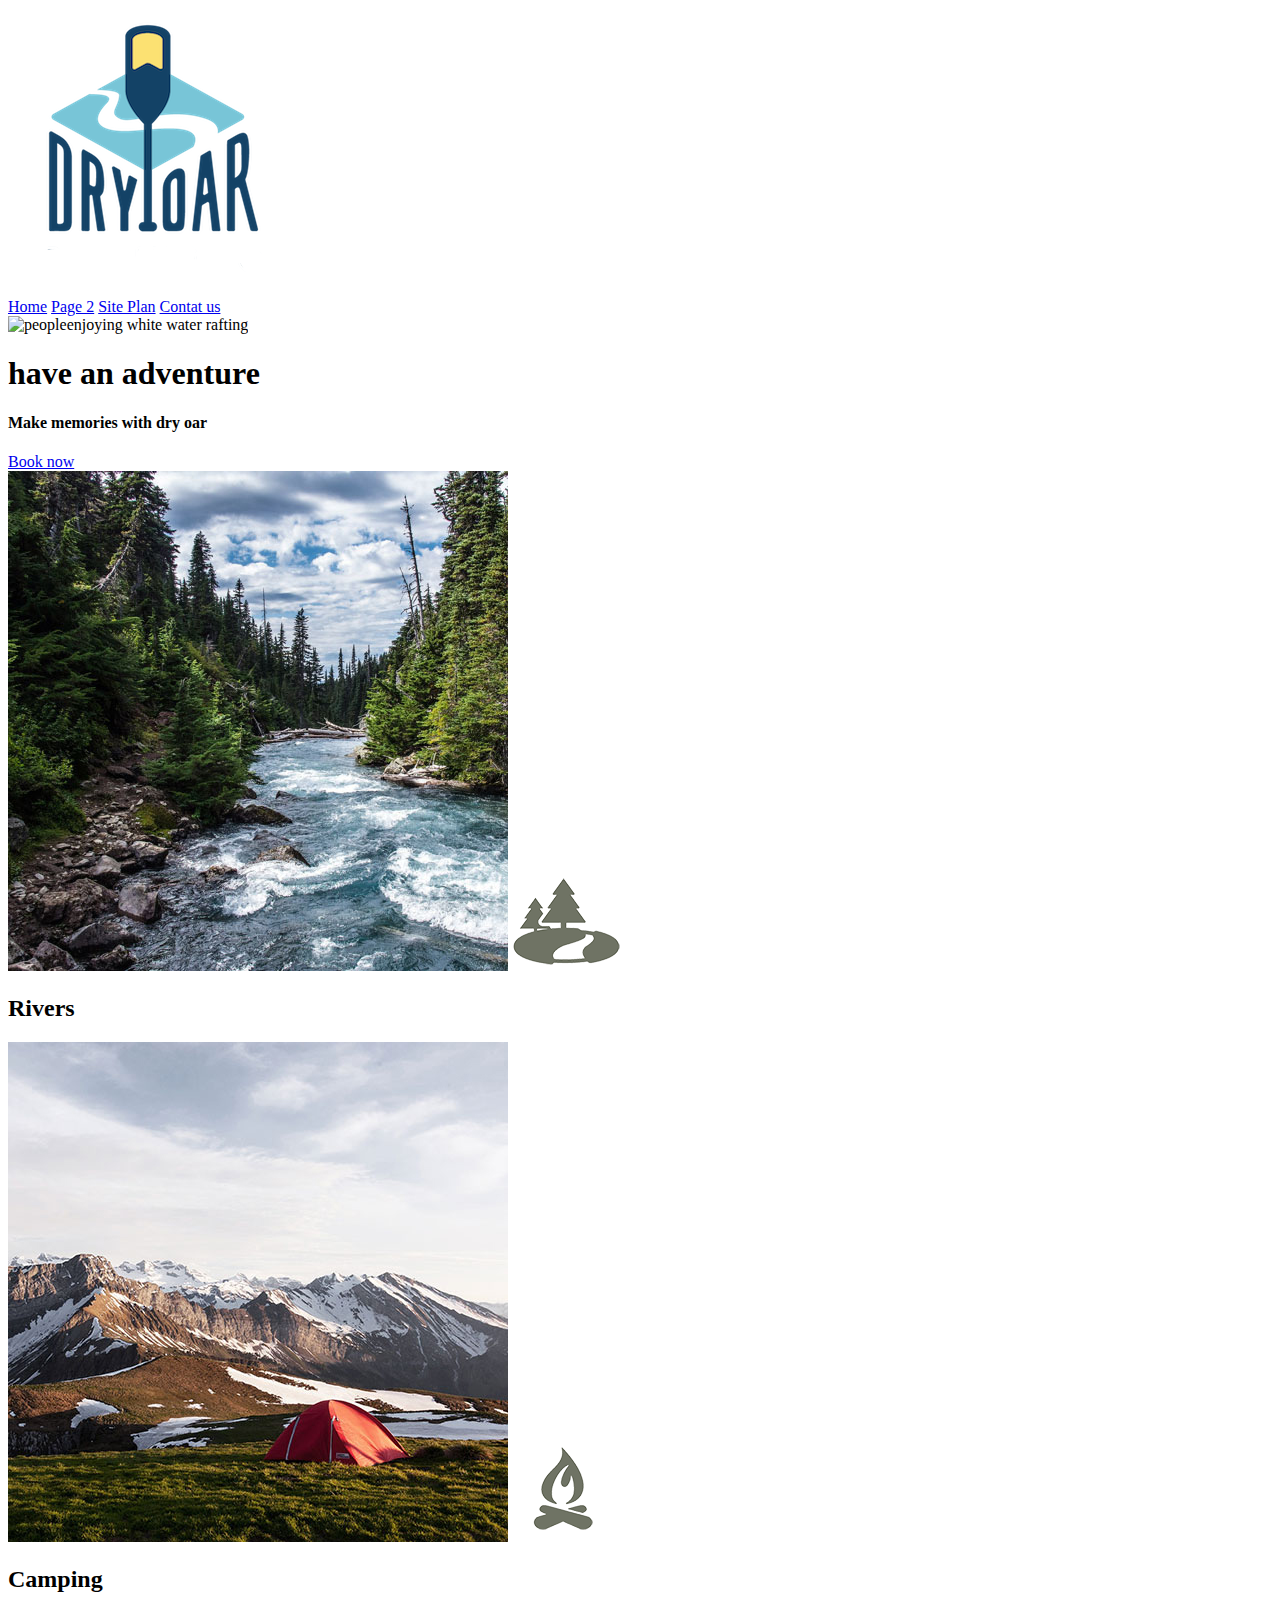
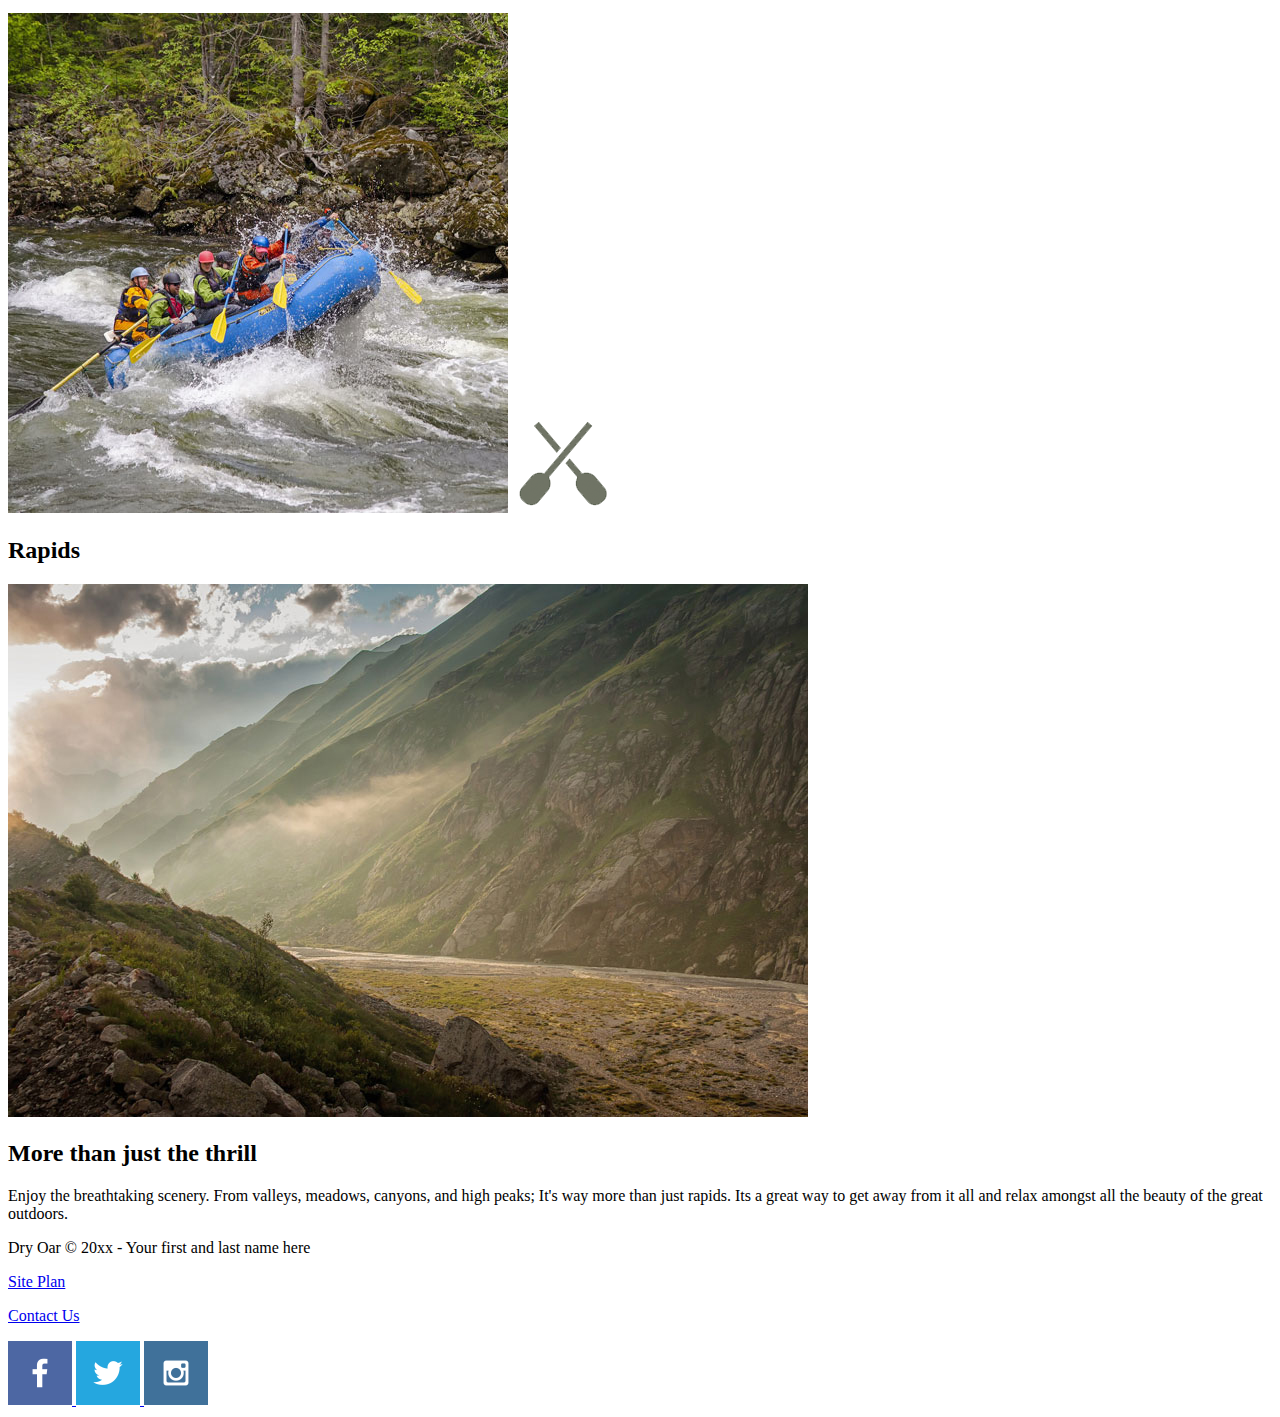
==== wwr/Index.html @ 833152d8 "Html for the home page" ====
<!DOCTYPE html>
<html lang="en">
<head>
    <meta charset="UTF-8">
    <meta http-equiv="X-UA-Compaible" content="IE=edge"
    <meta name="viewport" content="width=device-width, initial-scale=1.0">
    <title>White Water Rafting | Dry Oar | Home</title>
</head>
<body>
    <header>
        <a id="logo_link" href="index.html">
            <img src="./images/logo.png" alt="Logo image">
        </a>
        <nav>
            <a href="Index.html">Home</a>
            <a href="#">Page 2</a>
            <a href="Site-Plan-Rafting.html">Site Plan</a>
            <a href="Contactus.html">Contat us</a>
        </nav>
    </header>
    <div id="hero">
        <div id="hero-box">
            <img id="hero-img" src="Images/hero.png" alt="peopleenjoying white water rafting">
        </div>
        <section id="hero-msg">
            <h1 class="home-title">have an adventure</h1>
            <h4>Make memories with dry oar</h4>
            <div class='button-box'>
                <a class='book' href="contactus.html"> Book now</a>
            </div>
        </section>
        </div>
        <main class="home-grid">
            <section class="rivers-card">
                <img class="card-img" src="images/rivers.jpg" alt="river in the forest">
                <img class="icon" src="images/river_icon.png" alt="river icon">
                <h2>Rivers</h2>
                <section>
                    <section class="camping-card">
                        <img class="card-img" src="images/camping.jpg" alt="tent in mountains">
                        <img class="icon" src="images/fire_icon.png" alt="fire icon">
                        <h2>Camping</h2>
                    </section>
                 </section>
                 <section class="Rapids-card">
                    <img class="card-img" src="images/rapids.jpg" alt="rafting boat">
                    <img class="icon" src="images/oars.png" alt="oars icon">
                    <h2>Rapids</h2>
                 </section>
                 <img class="mountains" src="images/mountains.jpg" alt="misty mountains">
                 <section class="msg">
                    <h2>More than just the thrill</h2>
                    <p>Enjoy the breathtaking scenery. From valleys, meadows, canyons, and high peaks; It's way more than just rapids. Its a great way to get away from it all and relax amongst all the beauty of the great outdoors.</p>
                 </section>
               </section>
        </main>
        <footer>
            <p>Dry Oar &copy; 20xx - Your first and last name here</p>
            <p><a href="site-plan-rafting.html">Site Plan</a></p>
            <p><a href="contactus.html">Contact Us</a></p>
            <div class="social">
                <a href="https://facebook.com">
                    <img src="images/facebook.png" alt="fb icon">
                </a>
                <a href="https://twitter.com">
                    <img src="images/twitter.png" alt="twitter icon">
                </a>
                <a href="https://instagram.com">
                    <img src="images/instagram.png" alt="instagram icon">
                </a>
        </div>
        </footer>
    </body>
</html>
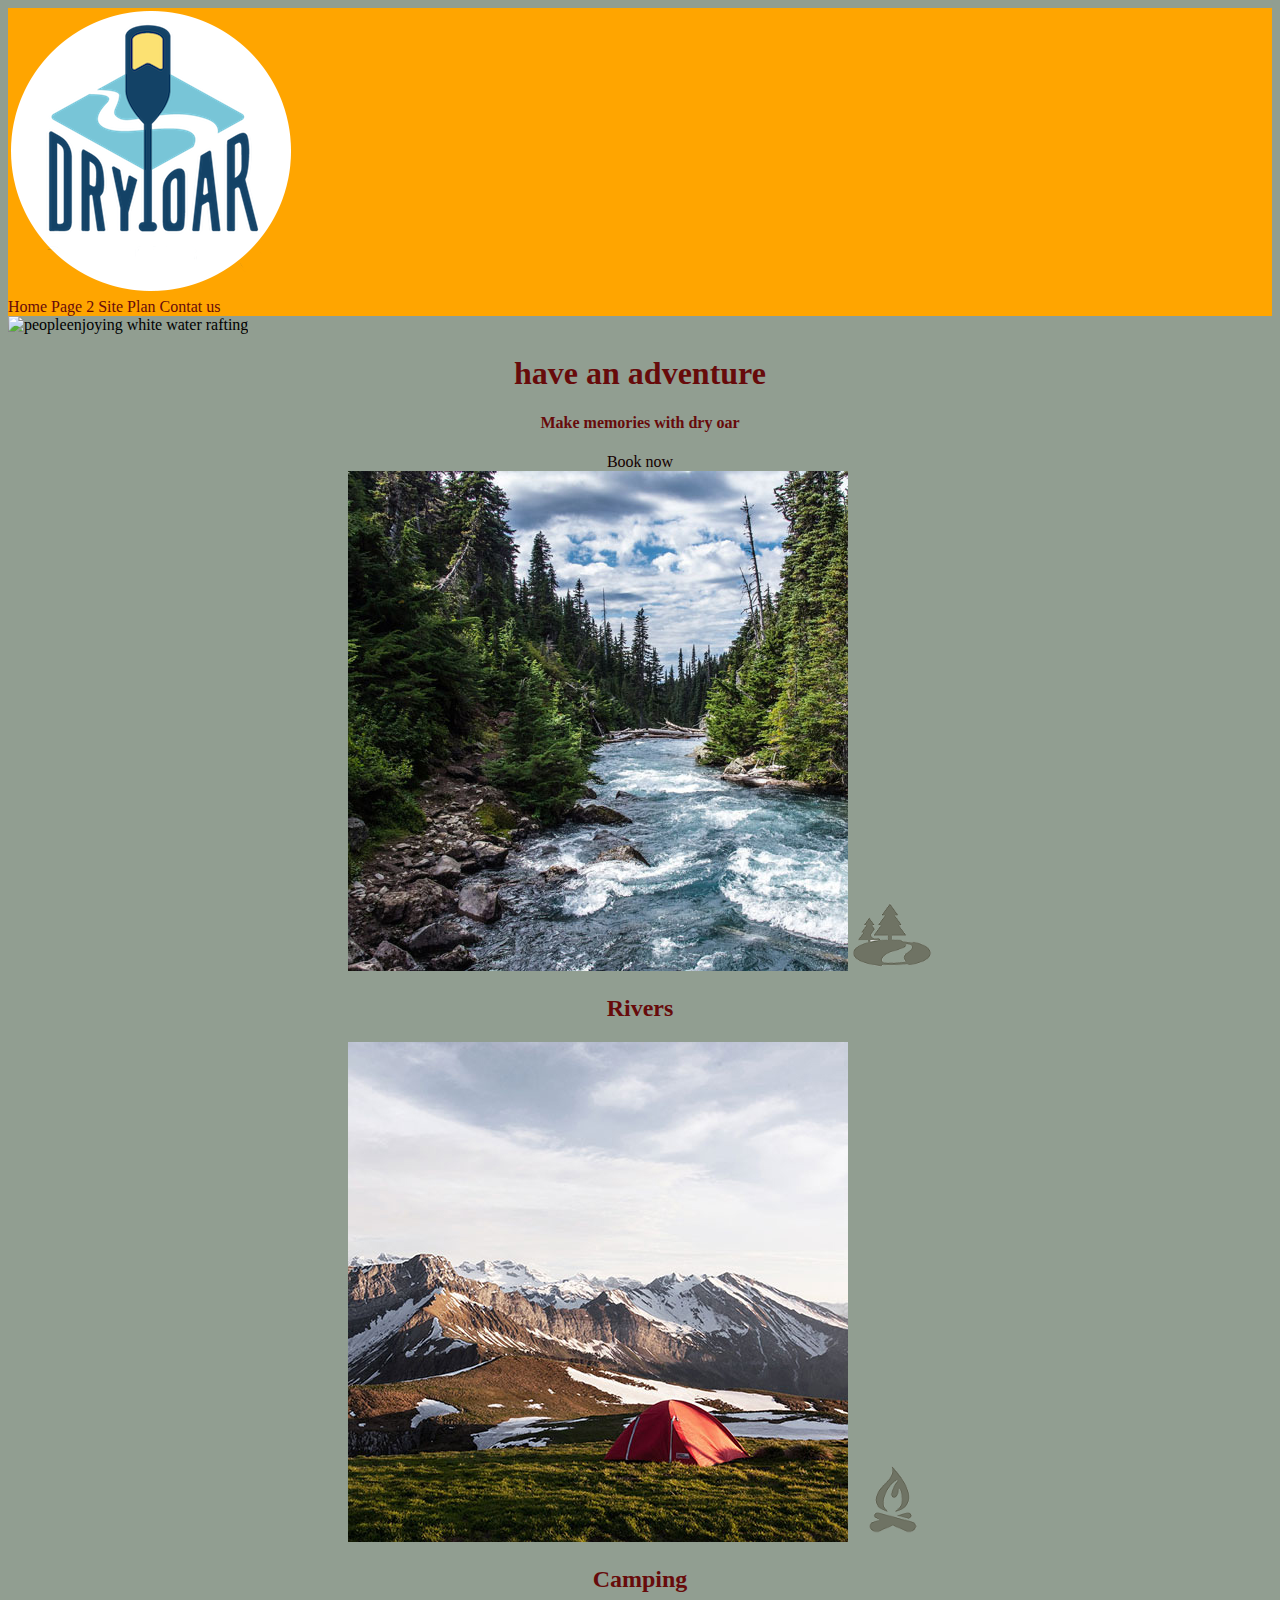
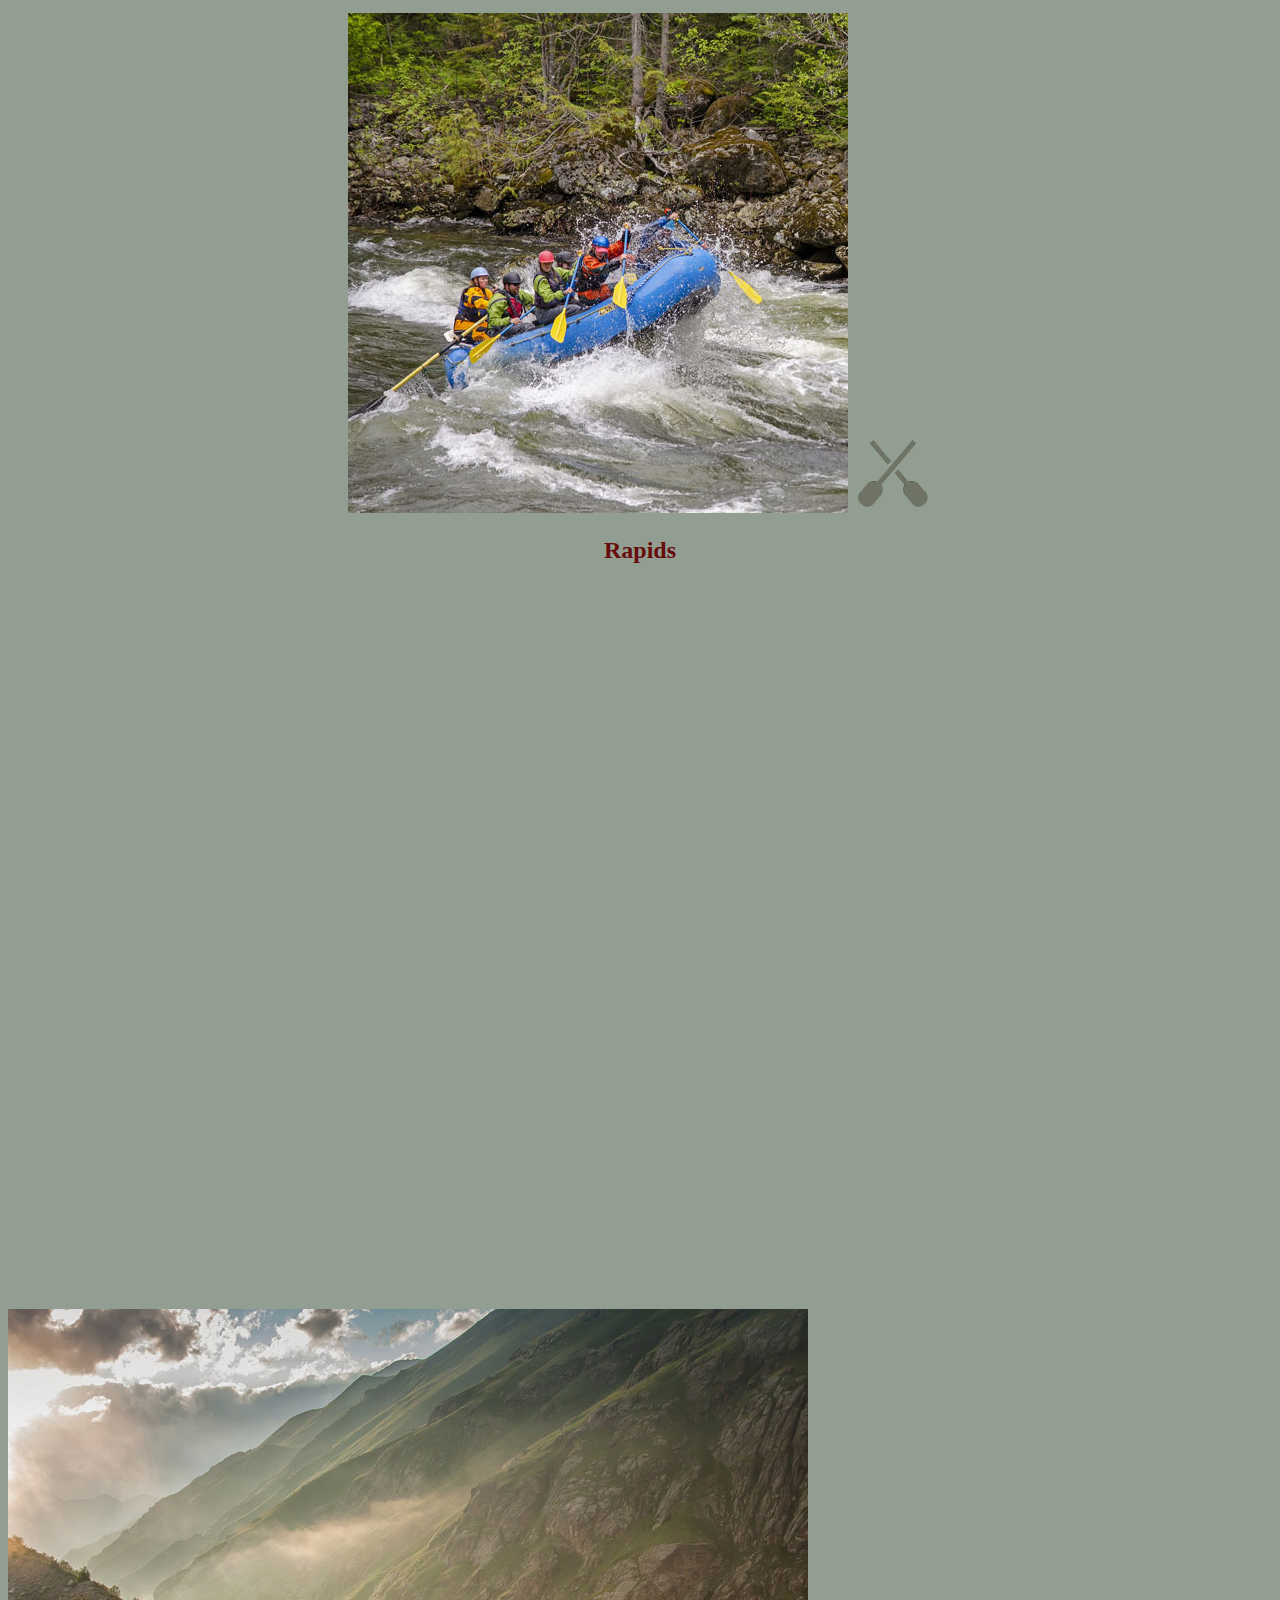
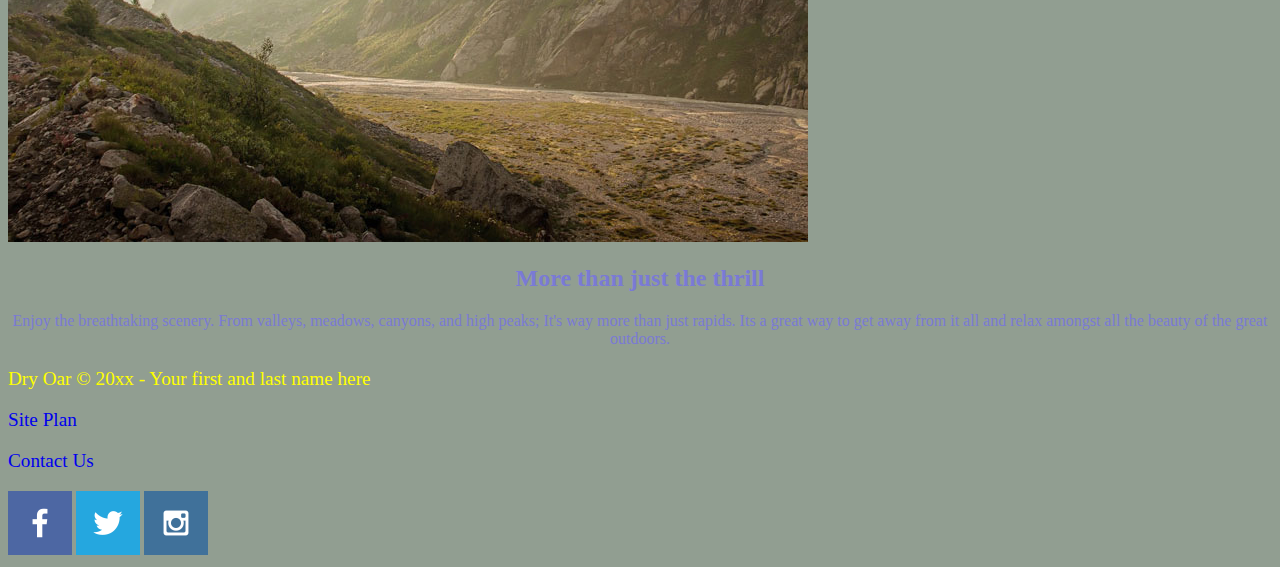
==== commit 31b5330b: "added more html and css" ====
--- a/wwr/Index.html
+++ b/wwr/Index.html
@@ -1,58 +1,59 @@
 <!DOCTYPE html>
 <html lang="en">
 <head>
+    <link rel="stylesheet" href="styles/style.css">
     <meta charset="UTF-8">
-    <meta http-equiv="X-UA-Compaible" content="IE=edge"
+    <meta http-equiv="X-UA-Compatible" content="IE=edge">
     <meta name="viewport" content="width=device-width, initial-scale=1.0">
     <title>White Water Rafting | Dry Oar | Home</title>
 </head>
 <body>
-    <header>
-        <a id="logo_link" href="index.html">
-            <img src="./images/logo.png" alt="Logo image">
-        </a>
-        <nav>
-            <a href="Index.html">Home</a>
-            <a href="#">Page 2</a>
-            <a href="Site-Plan-Rafting.html">Site Plan</a>
-            <a href="Contactus.html">Contat us</a>
-        </nav>
-    </header>
-    <div id="hero">
-        <div id="hero-box">
-            <img id="hero-img" src="Images/hero.png" alt="peopleenjoying white water rafting">
-        </div>
-        <section id="hero-msg">
-            <h1 class="home-title">have an adventure</h1>
-            <h4>Make memories with dry oar</h4>
-            <div class='button-box'>
-                <a class='book' href="contactus.html"> Book now</a>
+    <div id="content">
+        <header>
+            <a id="logo_link" href="index.html">
+                <img src="./images/logo.png" alt="Logo image">
+            </a>
+            <nav>
+                <a href="Index.html">Home</a>
+                <a href="#">Page 2</a>
+                <a href="Site-Plan-Rafting.html">Site Plan</a>
+                <a href="Contactus.html">Contat us</a>
+            </nav>
+        </header>
+        <div id="hero">
+            <div id="hero-box">
+                <img id="hero-img" src="Images/hero.png" alt="peopleenjoying white water rafting">
             </div>
-        </section>
+            <section id="hero-msg">
+                <h1 class="home-title">have an adventure</h1>
+                <h4>Make memories with dry oar</h4>
+                <div class='button-box'>
+                    <a class='book' href="contactus.html"> Book now</a>
+                </div>
+            </section>
         </div>
         <main class="home-grid">
             <section class="rivers-card">
                 <img class="card-img" src="images/rivers.jpg" alt="river in the forest">
                 <img class="icon" src="images/river_icon.png" alt="river icon">
                 <h2>Rivers</h2>
-                <section>
-                    <section class="camping-card">
-                        <img class="card-img" src="images/camping.jpg" alt="tent in mountains">
-                        <img class="icon" src="images/fire_icon.png" alt="fire icon">
-                        <h2>Camping</h2>
-                    </section>
-                 </section>
-                 <section class="Rapids-card">
-                    <img class="card-img" src="images/rapids.jpg" alt="rafting boat">
-                    <img class="icon" src="images/oars.png" alt="oars icon">
-                    <h2>Rapids</h2>
-                 </section>
-                 <img class="mountains" src="images/mountains.jpg" alt="misty mountains">
-                 <section class="msg">
-                    <h2>More than just the thrill</h2>
-                    <p>Enjoy the breathtaking scenery. From valleys, meadows, canyons, and high peaks; It's way more than just rapids. Its a great way to get away from it all and relax amongst all the beauty of the great outdoors.</p>
-                 </section>
-               </section>
+            </section>
+            <section class="camping-card">
+                <img class="card-img" src="images/camping.jpg" alt="tent in mountains">
+                <img class="icon" src="images/fire_icon.png" alt="fire icon">
+                <h2>Camping</h2>
+            </section>
+            <section class="rapids-card">
+                <img class="card-img" src="images/rapids.jpg" alt="rafting boat">
+                <img class="icon" src="images/oars.png" alt="oars icon">
+                <h2>Rapids</h2>
+            </section>
+            <div id="background"></div>
+            <img class="mountains" src="images/mountains.jpg" alt="misty mountains">
+            <section class="msg">
+                <h2>More than just the thrill</h2>
+                <p>Enjoy the breathtaking scenery. From valleys, meadows, canyons, and high peaks; It's way more than just rapids. Its a great way to get away from it all and relax amongst all the beauty of the great outdoors.</p>
+            </section>
         </main>
         <footer>
             <p>Dry Oar &copy; 20xx - Your first and last name here</p>
@@ -70,5 +71,6 @@
                 </a>
         </div>
         </footer>
-    </body>
+    </div>
+</body>
 </html>--- a/wwr/styles/style.css
+++ b/wwr/styles/style.css
@@ -0,0 +1,55 @@
+#content{
+    max-width: 1600;
+    margin: 0 auto;
+}
+nav a, #hero-msg h1, #hero-msg h4, .button-box, main section {
+    text-align: center;
+    color: rgb(103, 11, 11);
+    text-decoration: none;
+}
+#background{
+    height: 725px;
+}
+body{
+    background-color: rgb(145, 158, 145);
+}
+header{
+    background-color: orange;
+}
+nav a:hover {
+    background-color: black;
+}
+nav a:hover{
+    background-color: black;
+    color: #d9c2a3;
+}
+.book, .join {
+    color: rgb(20, 0, 0);
+    text-decoration: none;
+
+}
+.book:hover, .join:hover{
+    color: antiquewhite;
+}
+#background{
+    color: white;
+}
+.msg {
+    color: rgb(122, 122, 213);
+}
+footer{
+    color: yellow;
+}
+footer a{
+    text-decoration: none;
+}
+
+.icon{
+    width: 80px;
+}
+footer p {
+    font-size: 1.2em;
+}
+footer p a:hover{
+    text-decoration: underline;
+}
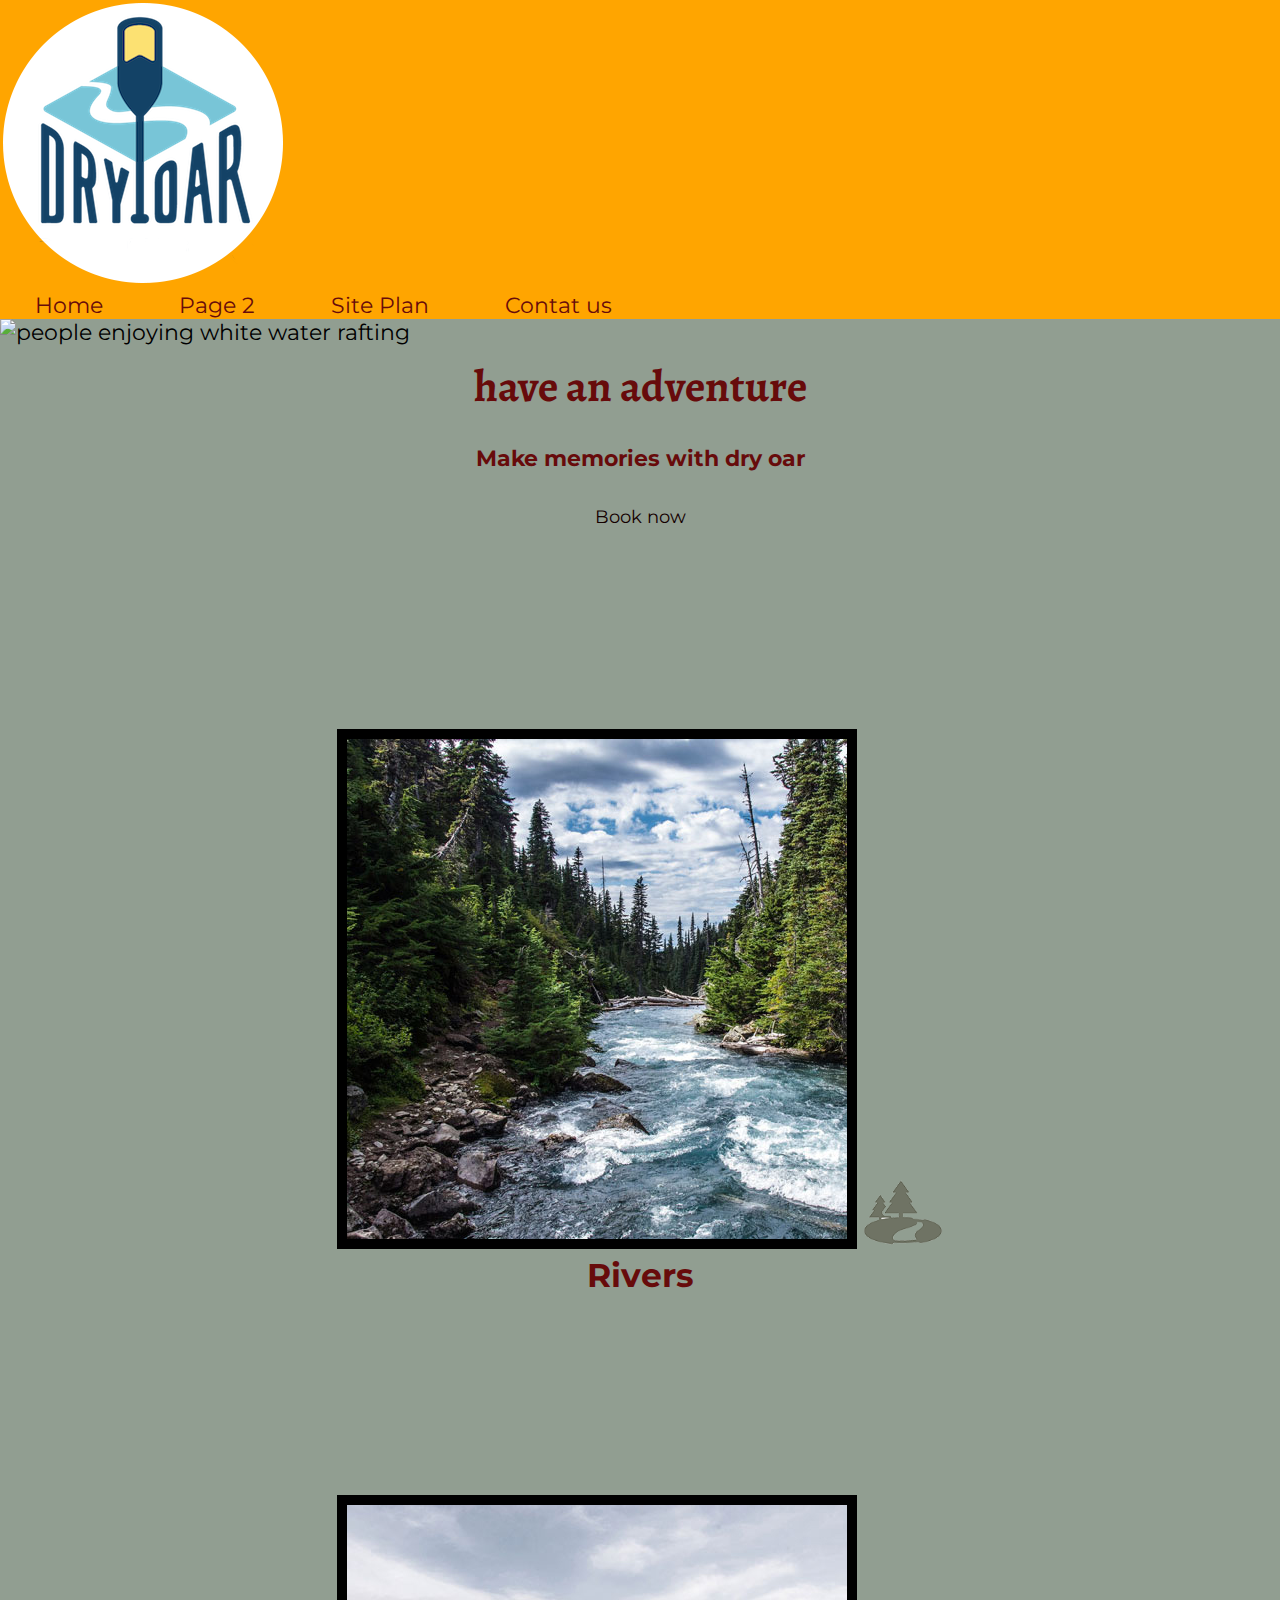
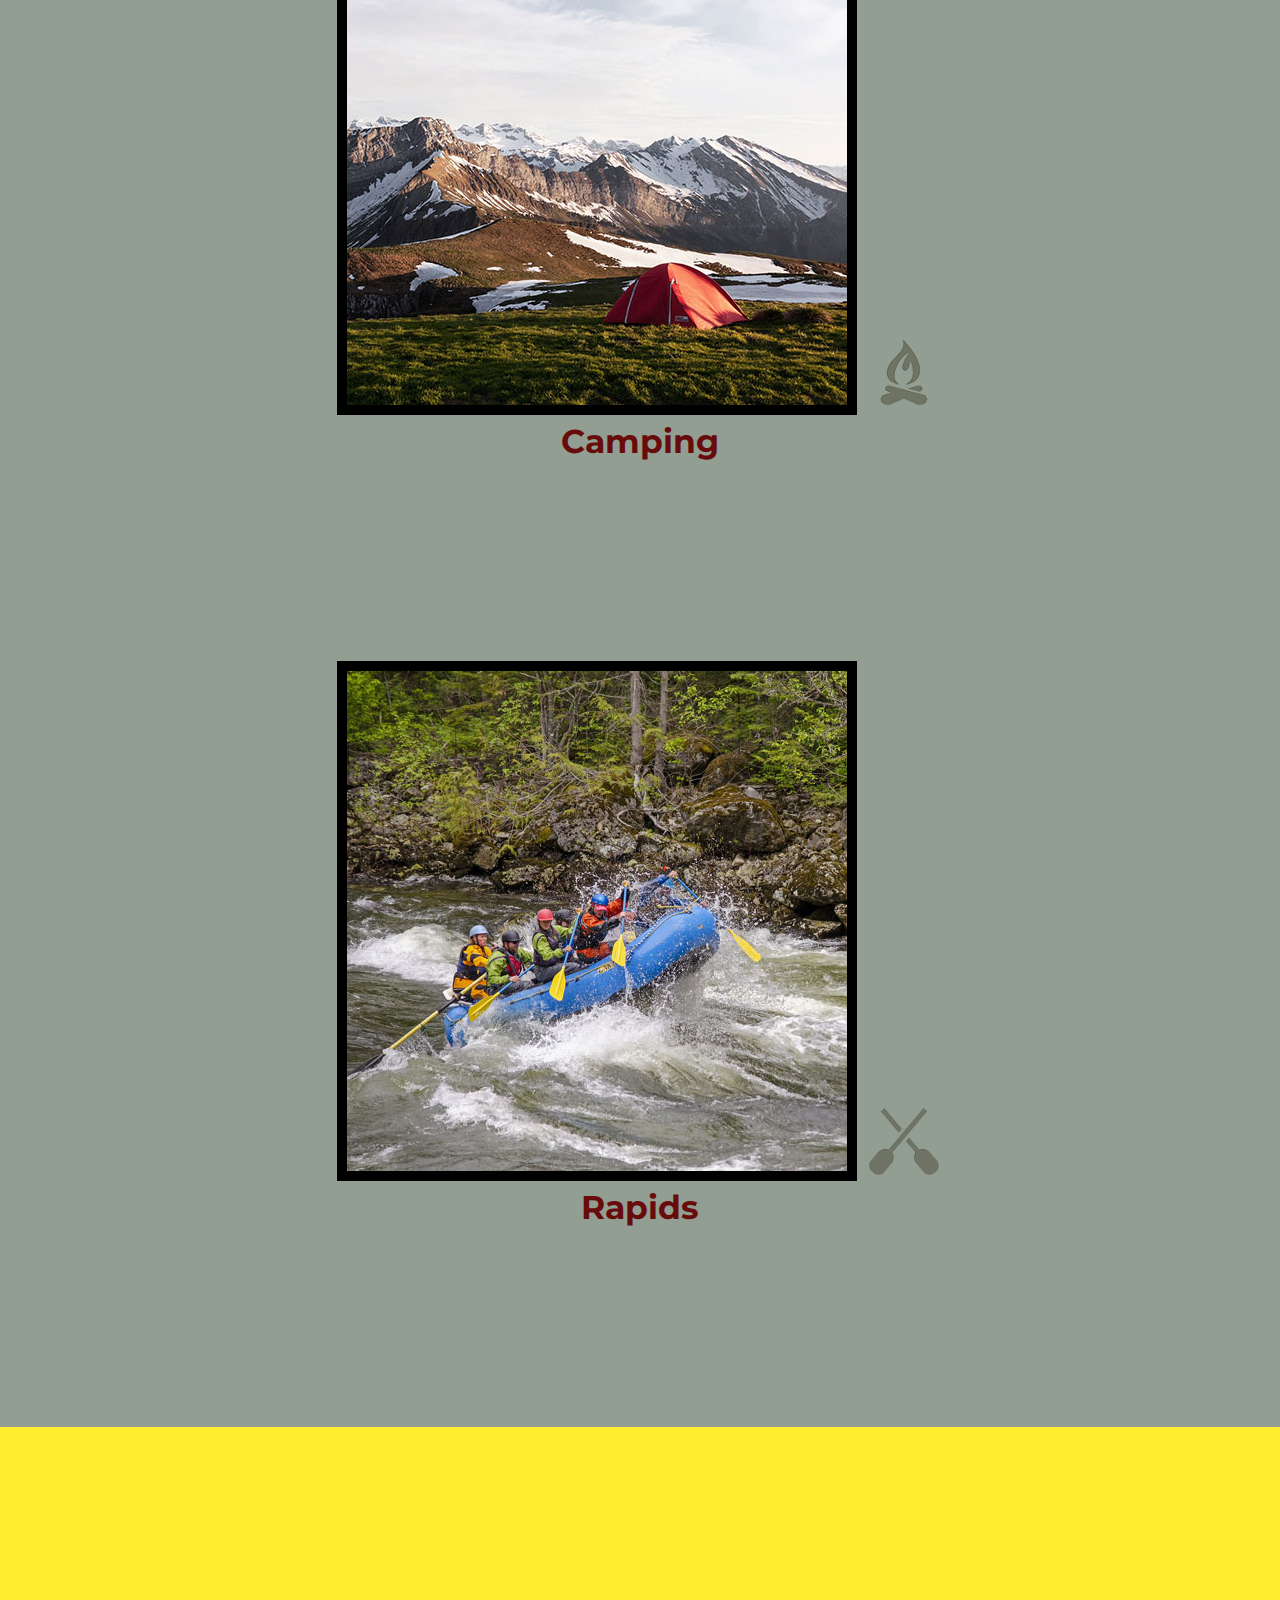
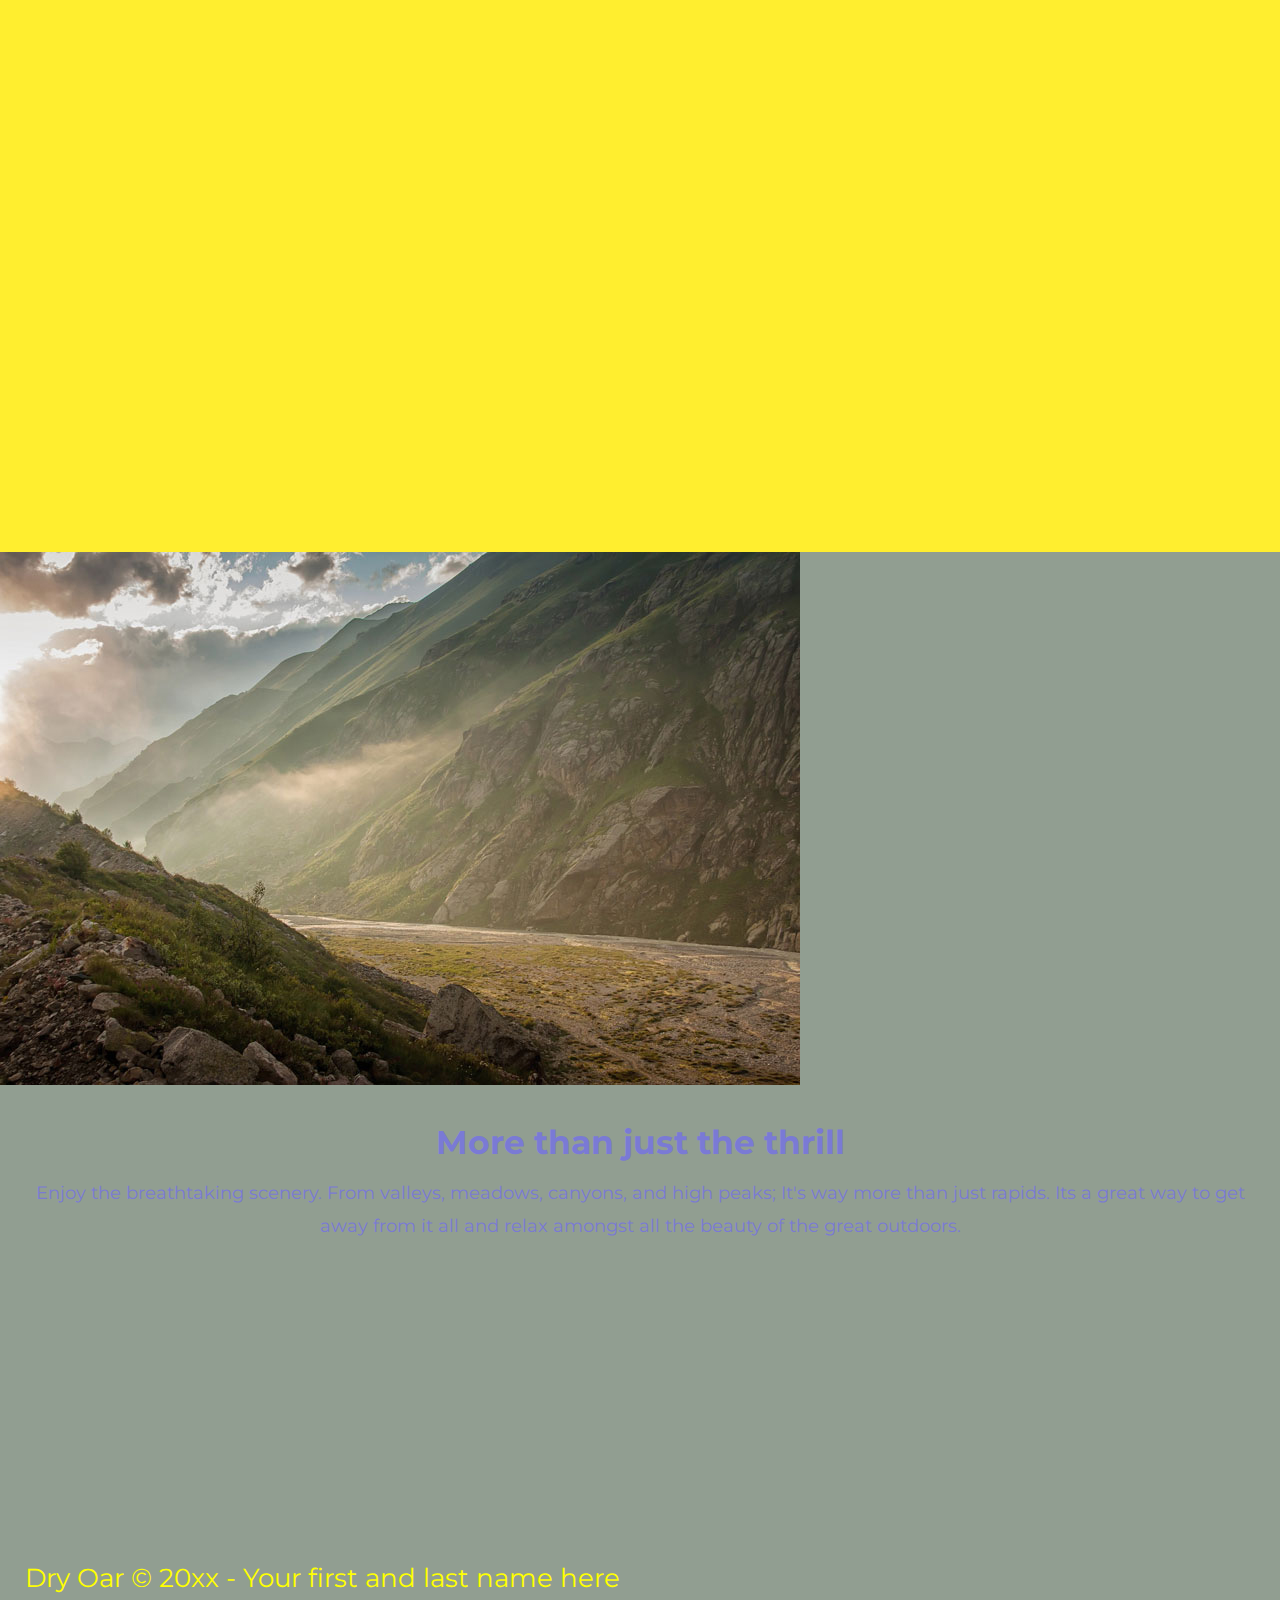
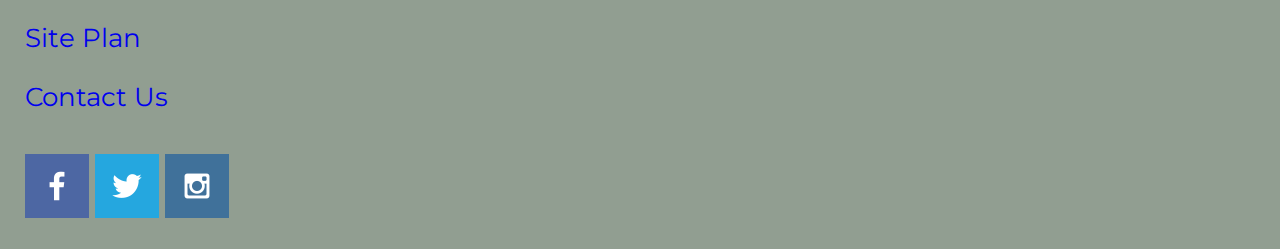
==== commit 724062f4: "week 5 fixes" ====
--- a/wwr/Index.html
+++ b/wwr/Index.html
@@ -22,7 +22,7 @@
         </header>
         <div id="hero">
             <div id="hero-box">
-                <img id="hero-img" src="Images/hero.png" alt="peopleenjoying white water rafting">
+                <img id="hero-img" src="Images/hero.png" alt="people enjoying white water rafting">
             </div>
             <section id="hero-msg">
                 <h1 class="home-title">have an adventure</h1>
@@ -60,13 +60,13 @@
             <p><a href="site-plan-rafting.html">Site Plan</a></p>
             <p><a href="contactus.html">Contact Us</a></p>
             <div class="social">
-                <a href="https://facebook.com">
+                <a href="https://facebook.com" target="_blank">
                     <img src="images/facebook.png" alt="fb icon">
                 </a>
-                <a href="https://twitter.com">
+                <a href="https://twitter.com" target="_blank">
                     <img src="images/twitter.png" alt="twitter icon">
                 </a>
-                <a href="https://instagram.com">
+                <a href="https://instagram.com" target="_blank">
                     <img src="images/instagram.png" alt="instagram icon">
                 </a>
         </div>
--- a/wwr/styles/style.css
+++ b/wwr/styles/style.css
@@ -1,5 +1,12 @@
+/*
+# = select iD
+. = SELECT CLASS
+nav = select "nav" element (or so on)
+div = select "div" elements
+*/
+@import url('https://fonts.googleapis.com/css2?family=Alegreya:wght@400;700;900&family=Gloock&family=Montserrat:wght@300;400&display=swap');
 #content{
-    max-width: 1600;
+    max-width: 1600px;
     margin: 0 auto;
 }
 nav a, #hero-msg h1, #hero-msg h4, .button-box, main section {
@@ -10,8 +17,23 @@
 #background{
     height: 725px;
 }
+#logo_link{
+    padding-top: 5px;
+}
 body{
     background-color: rgb(145, 158, 145);
+    font-family: "Montserrat","Alegreya",sans-serif;
+    font-size: 22px;
+    margin: 0;
+    padding: 0;
+}
+h2{
+    margin: 0;
+}
+.home-title{
+    font-family: "Glook","Alegreya", sans-serif;
+    font-size: 2em;
+    margin-top: 10px;
 }
 header{
     background-color: orange;
@@ -23,22 +45,40 @@
     background-color: black;
     color: #d9c2a3;
 }
+nav a{
+    padding: 35px;
+}
 .book, .join {
     color: rgb(20, 0, 0);
     text-decoration: none;
-
+    font-size: 18px;
+    padding: 15px 30px;
+    margin-top: 50px;
+    border-radius: 5px;
+}
+.card-img{
+    border: 10px solid black;
 }
 .book:hover, .join:hover{
     color: antiquewhite;
 }
 #background{
-    color: white;
+    background-color: rgb(255, 238, 47);
 }
+
 .msg {
     color: rgb(122, 122, 213);
+    line-height: 1.5em;
+    padding: 35px;
+}
+.msg p{
+    font-size: .8em;
+    padding-bottom: 15px;
 }
 footer{
     color: yellow;
+    padding: 25px;
+    margin-top: 200px;
 }
 footer a{
     text-decoration: none;
@@ -46,6 +86,7 @@
 
 .icon{
     width: 80px;
+    padding-top: 10px;
 }
 footer p {
     font-size: 1.2em;
@@ -53,3 +94,12 @@
 footer p a:hover{
     text-decoration: underline;
 }
+footer .social img{
+    padding-top: 15px;
+}
+.rivers-card, .camping-card, .rapids-card{
+    margin: 200px 0;
+}
+main section img{
+    box-sizing: border-box;
+}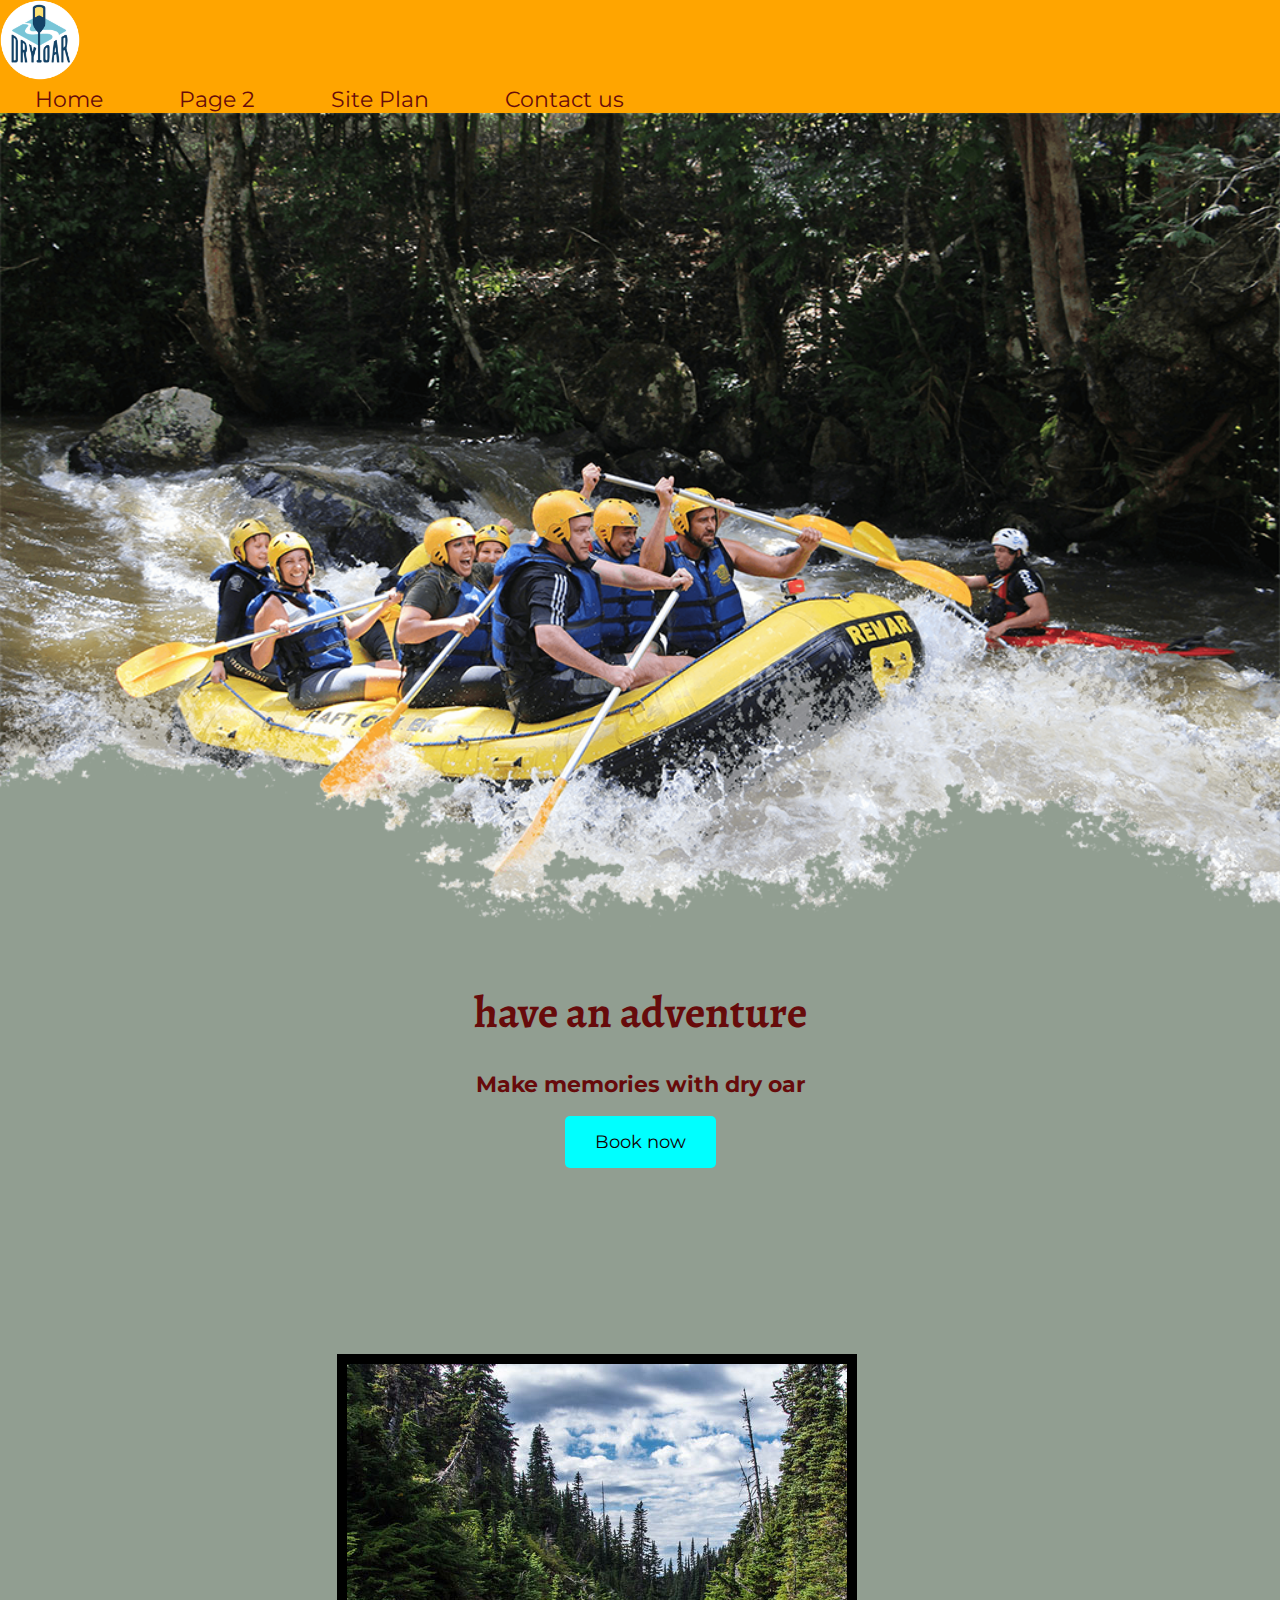
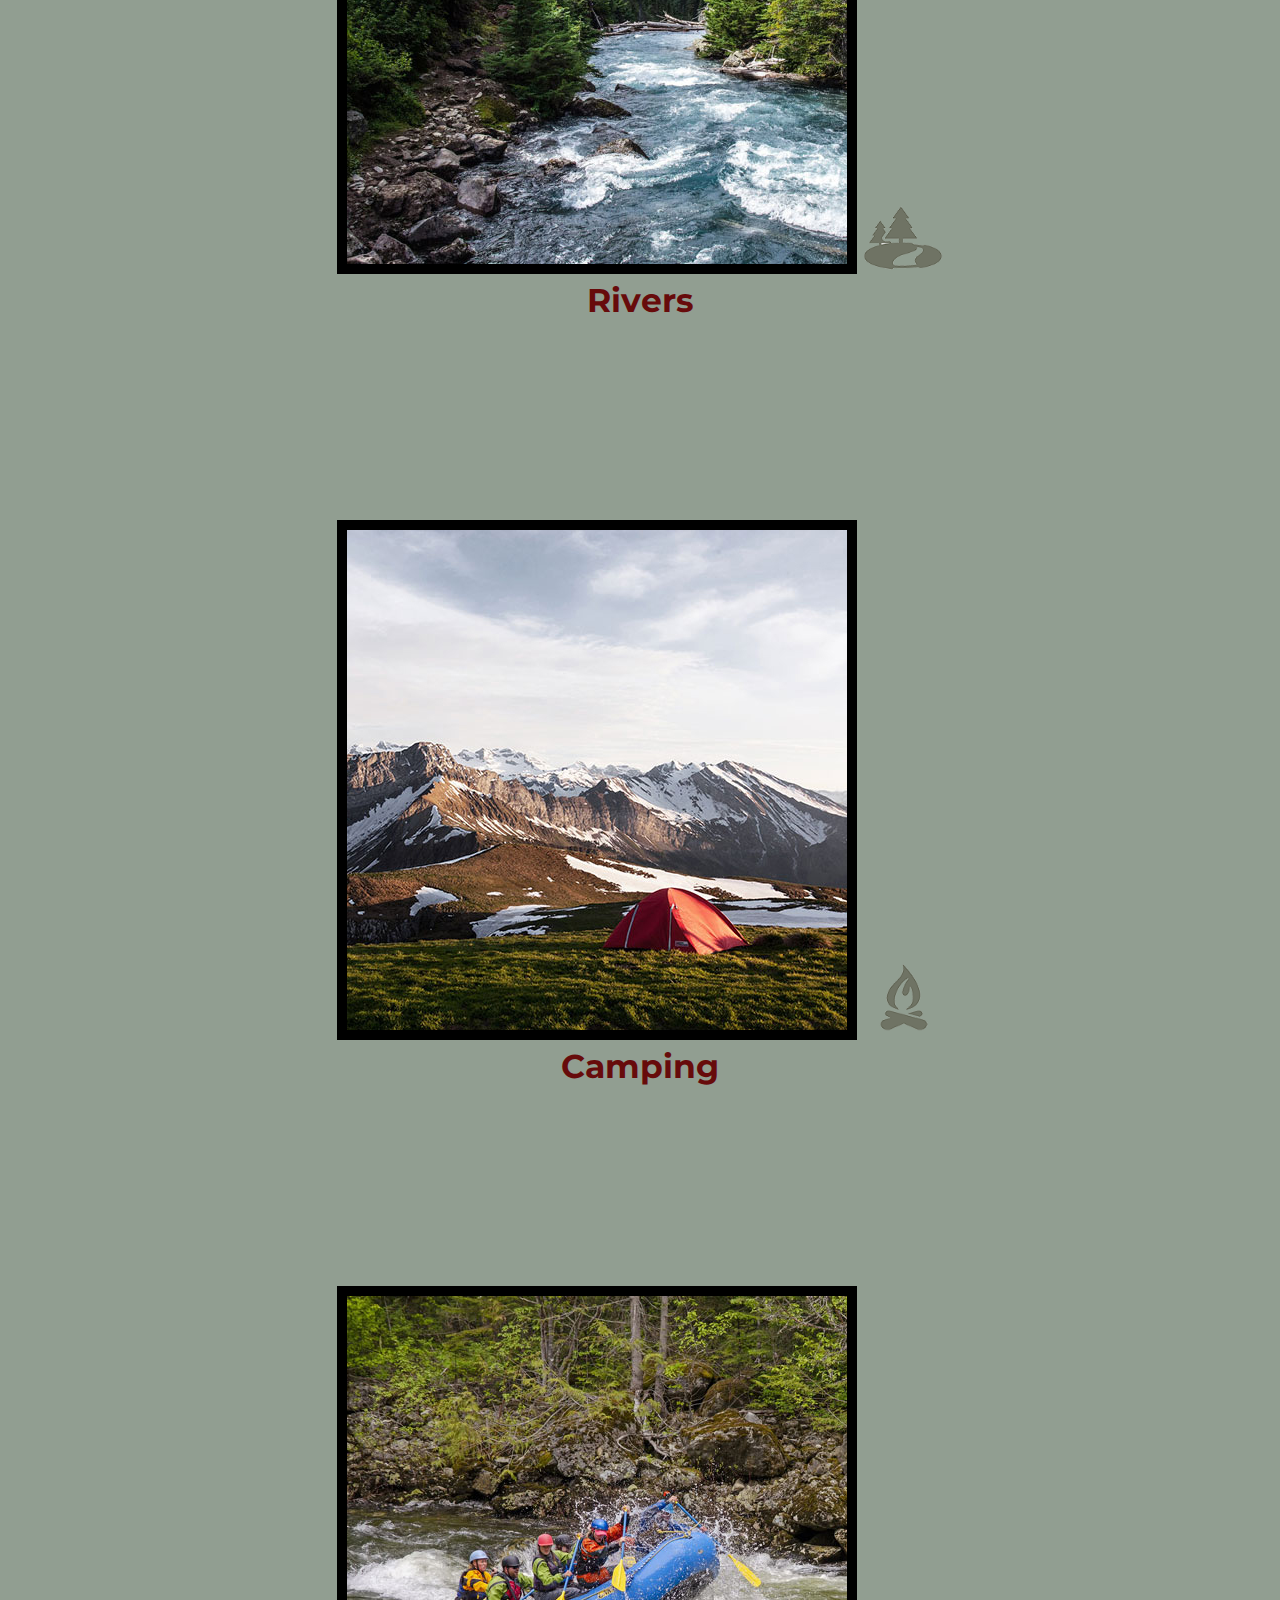
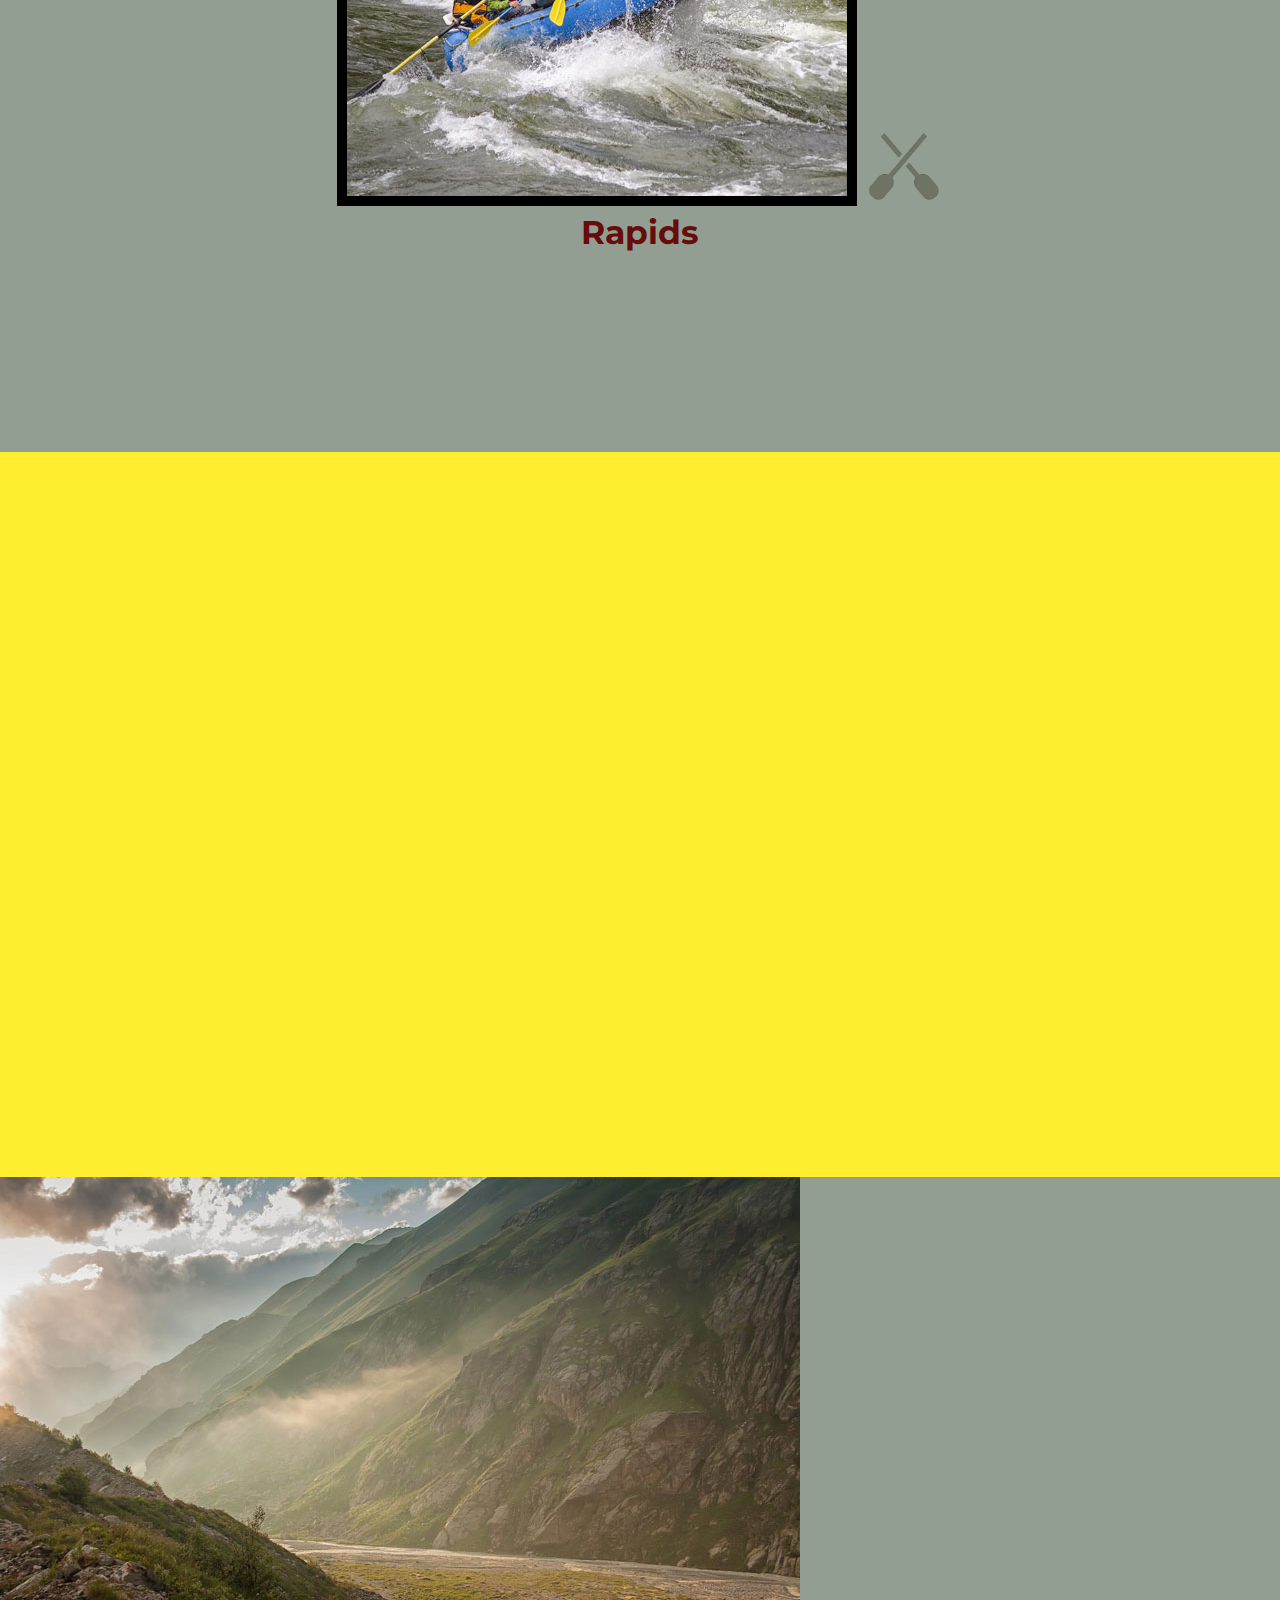
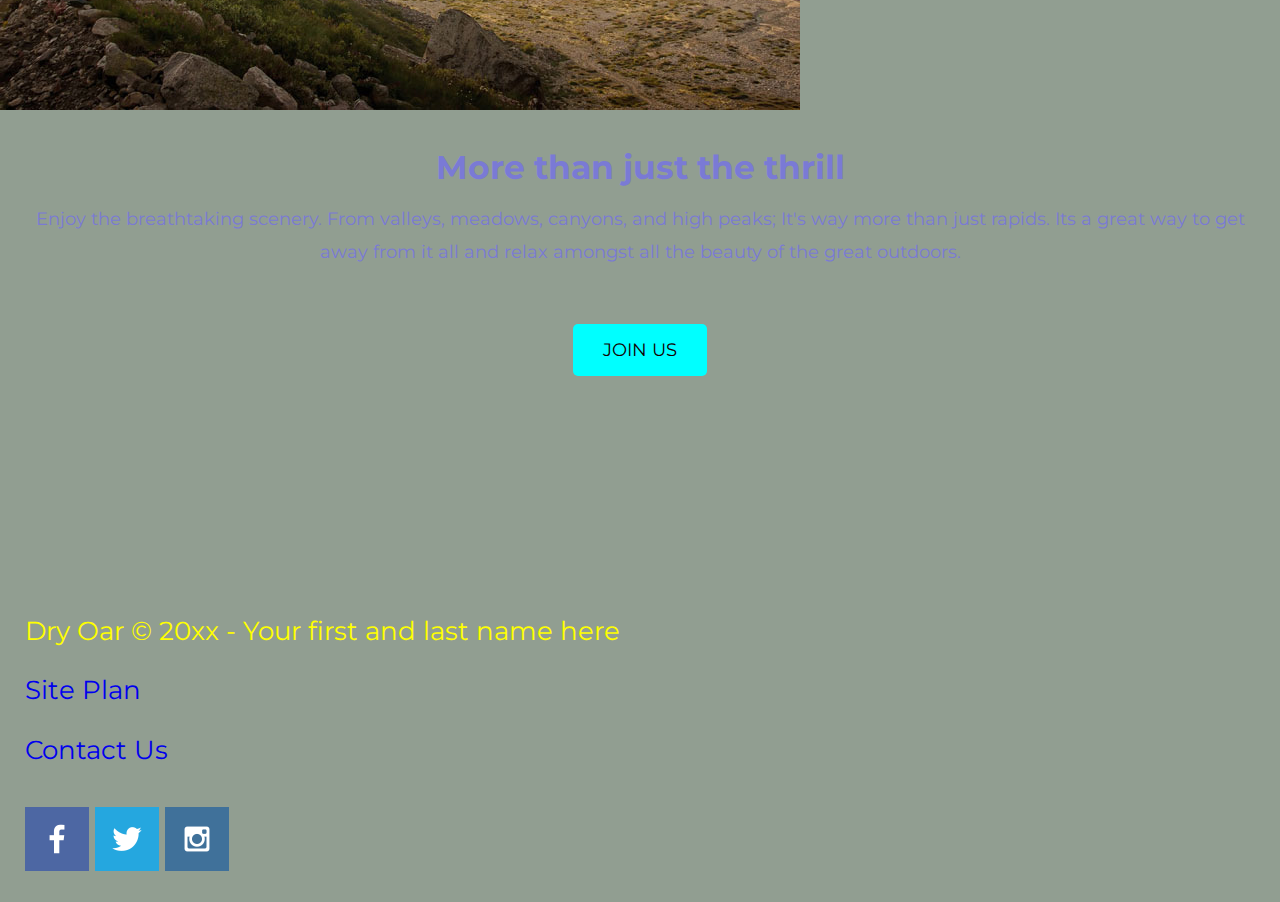
==== commit a5fe882e: "finished" ====
--- a/wwr/Index.html
+++ b/wwr/Index.html
@@ -11,18 +11,18 @@
     <div id="content">
         <header>
             <a id="logo_link" href="index.html">
-                <img src="./images/logo.png" alt="Logo image">
+                <img class="logo" src="./images/logo.png" alt="Logo image">
             </a>
             <nav>
-                <a href="Index.html">Home</a>
+                <a href="index.html">Home</a>
                 <a href="#">Page 2</a>
-                <a href="Site-Plan-Rafting.html">Site Plan</a>
-                <a href="Contactus.html">Contat us</a>
+                <a href="site-plan-rafting.html">Site Plan</a>
+                <a href="Contactus.html">Contact us</a>
             </nav>
         </header>
         <div id="hero">
             <div id="hero-box">
-                <img id="hero-img" src="Images/hero.png" alt="people enjoying white water rafting">
+                <img id="hero-img" src="images/hero.png" alt="people enjoying white water rafting">
             </div>
             <section id="hero-msg">
                 <h1 class="home-title">have an adventure</h1>
@@ -54,6 +54,9 @@
                 <h2>More than just the thrill</h2>
                 <p>Enjoy the breathtaking scenery. From valleys, meadows, canyons, and high peaks; It's way more than just rapids. Its a great way to get away from it all and relax amongst all the beauty of the great outdoors.</p>
             </section>
+            <div class="button-box">
+                <a class="join" href="join.html">JOIN US</a>
+            </div>
         </main>
         <footer>
             <p>Dry Oar &copy; 20xx - Your first and last name here</p>
--- a/wwr/styles/style.css
+++ b/wwr/styles/style.css
@@ -20,6 +20,9 @@
 #logo_link{
     padding-top: 5px;
 }
+.logo{
+    width: 80px;
+}
 body{
     background-color: rgb(145, 158, 145);
     font-family: "Montserrat","Alegreya",sans-serif;
@@ -29,6 +32,9 @@
 }
 h2{
     margin: 0;
+}
+#hero-img{
+    width: 100%;
 }
 .home-title{
     font-family: "Glook","Alegreya", sans-serif;
@@ -49,6 +55,7 @@
     padding: 35px;
 }
 .book, .join {
+    background-color: aqua;
     color: rgb(20, 0, 0);
     text-decoration: none;
     font-size: 18px;
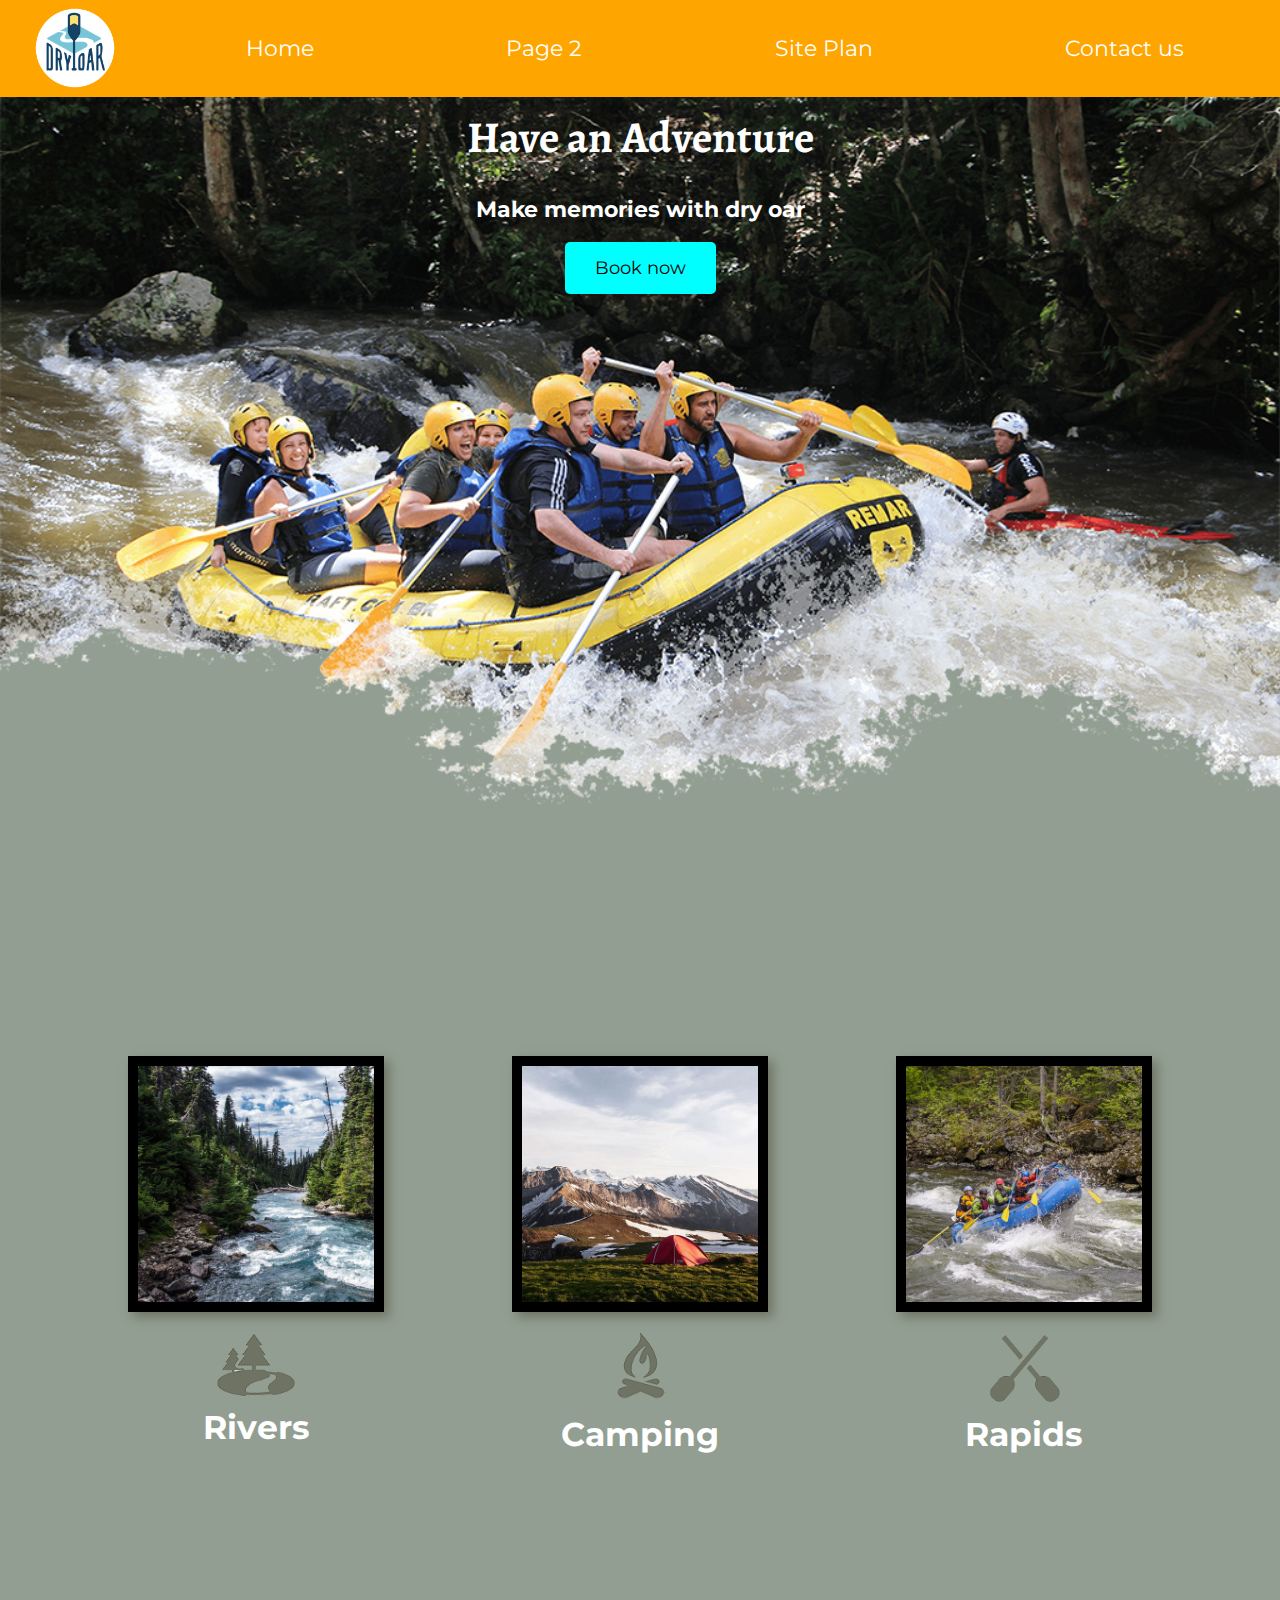
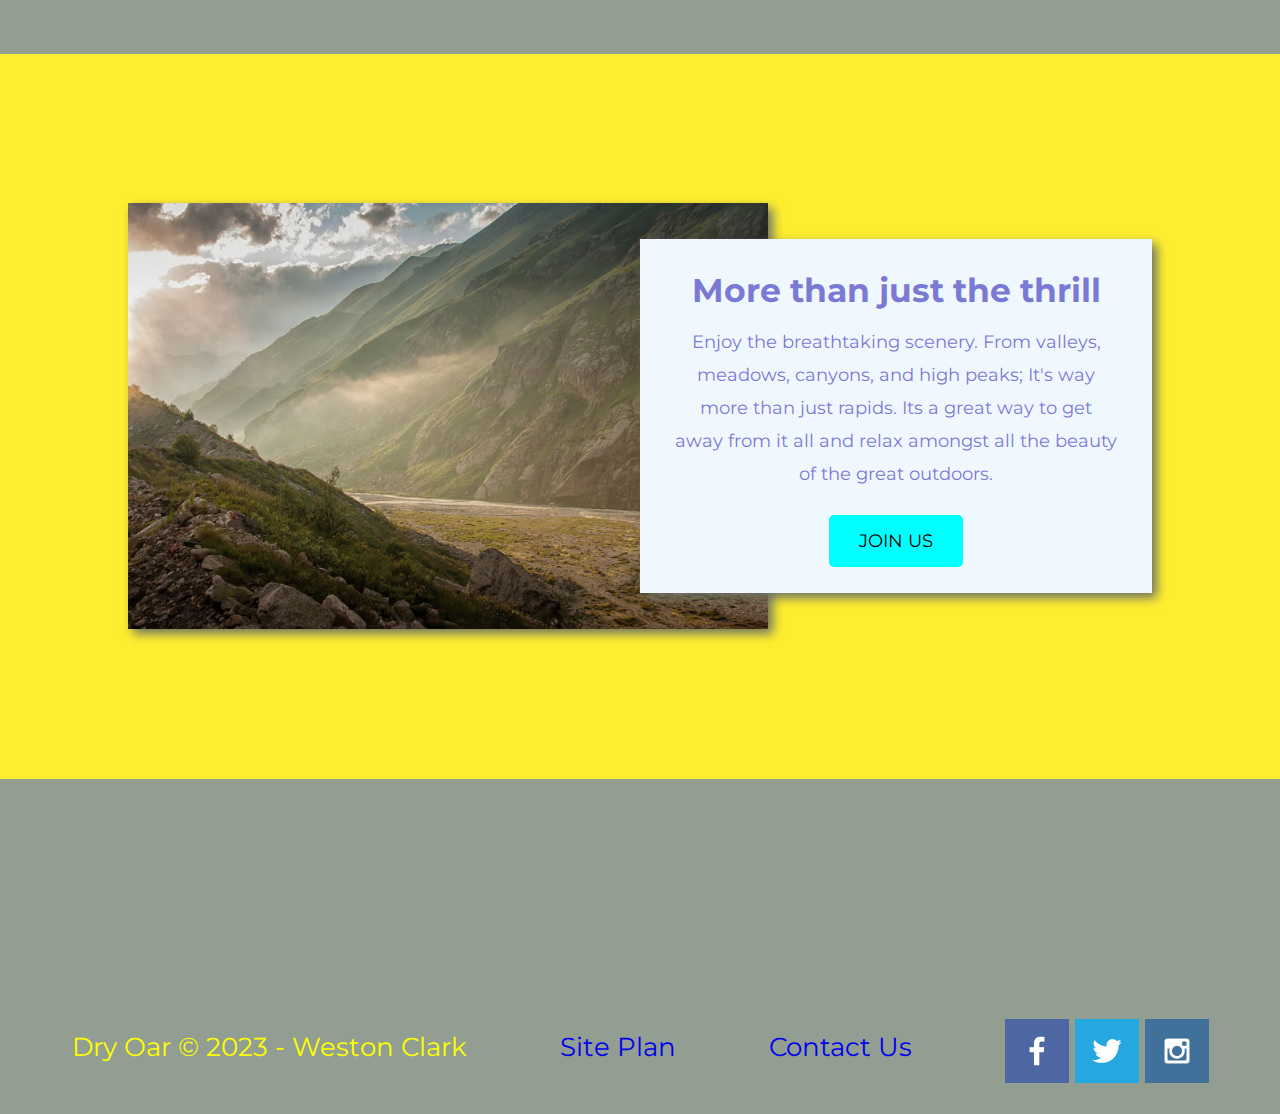
==== commit 0ac93dc0: "finished site plan" ====
--- a/wwr/Index.html
+++ b/wwr/Index.html
@@ -25,7 +25,7 @@
                 <img id="hero-img" src="images/hero.png" alt="people enjoying white water rafting">
             </div>
             <section id="hero-msg">
-                <h1 class="home-title">have an adventure</h1>
+                <h1 class="home-title">Have an Adventure</h1>
                 <h4>Make memories with dry oar</h4>
                 <div class='button-box'>
                     <a class='book' href="contactus.html"> Book now</a>
@@ -53,13 +53,13 @@
             <section class="msg">
                 <h2>More than just the thrill</h2>
                 <p>Enjoy the breathtaking scenery. From valleys, meadows, canyons, and high peaks; It's way more than just rapids. Its a great way to get away from it all and relax amongst all the beauty of the great outdoors.</p>
+                <div class="button-box">
+                    <a class="join" href="join.html">JOIN US</a>
+                </div>
             </section>
-            <div class="button-box">
-                <a class="join" href="join.html">JOIN US</a>
-            </div>
         </main>
         <footer>
-            <p>Dry Oar &copy; 20xx - Your first and last name here</p>
+            <p>Dry Oar &copy; 2023 - Weston Clark</p>
             <p><a href="site-plan-rafting.html">Site Plan</a></p>
             <p><a href="contactus.html">Contact Us</a></p>
             <div class="social">
--- a/wwr/styles/style.css
+++ b/wwr/styles/style.css
@@ -11,7 +11,7 @@
 }
 nav a, #hero-msg h1, #hero-msg h4, .button-box, main section {
     text-align: center;
-    color: rgb(103, 11, 11);
+    color: rgb(255, 255, 255);
     text-decoration: none;
 }
 #background{
@@ -19,6 +19,23 @@
 }
 #logo_link{
     padding-top: 5px;
+    justify-self: center;
+    align-self: center;
+}
+#hero{
+    display: grid;
+    grid-template-columns: 1fr 3fr 1fr;
+    margin-top: -100px;
+}
+#hero-msg{
+    grid-column: 2/3;
+    grid-row: 1/2;
+    margin-top: 100px;
+}
+#hero-box{
+    grid-column: 1/4;
+    grid-row: 1/3;
+    z-index: -1;
 }
 .logo{
     width: 80px;
@@ -43,11 +60,14 @@
 }
 header{
     background-color: orange;
+    display: grid;
+    grid-template-columns: 150px auto;
+}
+nav{
+    display: flex;
+    justify-content: space-around;
 }
 nav a:hover {
-    background-color: black;
-}
-nav a:hover{
     background-color: black;
     color: #d9c2a3;
 }
@@ -65,18 +85,42 @@
 }
 .card-img{
     border: 10px solid black;
+    transition: transform .5s;
+    box-shadow: 5px 5px 10px #6f7364;
+}
+.card-img:hover{
+    opacity: .6;
+    transform: scale(1.1)
 }
 .book:hover, .join:hover{
     color: antiquewhite;
 }
+.home-grid{
+    display: grid;
+    grid-template-columns: repeat(10,1fr);
+}
+.card-img, .mountains{
+    width: 100%
+}
+.mountains{
+    grid-column: 2/7;
+    grid-row: 5/8;
+    box-shadow: 5px 5px 10px #6f7364;
+}
 #background{
     background-color: rgb(255, 238, 47);
+    grid-column: 1/11;
+    grid-row: 4/9;
 }
 
 .msg {
     color: rgb(122, 122, 213);
+    background-color: aliceblue;
     line-height: 1.5em;
     padding: 35px;
+    grid-column: 6/10;
+    grid-row: 6/7;
+    box-shadow: 5px 5px 10px #6f7364;
 }
 .msg p{
     font-size: .8em;
@@ -86,6 +130,9 @@
     color: yellow;
     padding: 25px;
     margin-top: 200px;
+    display: flex;
+    justify-content: space-around;
+    align-items: center;
 }
 footer a{
     text-decoration: none;
@@ -107,6 +154,61 @@
 .rivers-card, .camping-card, .rapids-card{
     margin: 200px 0;
 }
+.rivers-card{
+grid-column: 2/4;
+grid-row: 2/3;
+}
+.camping-card{
+grid-column: 5/7;
+grid-row: 2/3;
+}
+.rapids-card{
+   grid-column: 8/10;
+    grid-row: 2/3;
+}
 main section img{
     box-sizing: border-box;
-}+}
+
+@media screen and (max-width: 900px) {
+    #hero, .home-grid {
+        display: block;
+        height: auto;
+    }
+    nav, footer {
+        flex-direction: column;
+    }
+    nav a {
+        display: block;
+        padding: 15px;
+    }
+    #hero {
+        margin-top: 0;
+    }
+    #hero-msg {
+        margin-top: 0;
+    }
+    #hero-msg h4 {
+        display: none;
+    }
+    .home-title {
+        font-size: 25px;
+        color: #6f7364;
+    }
+    .rivers-card, .camping-card, .rapids-card { 
+        margin: 50px auto;
+        width: 60%;
+    }
+    #background {
+        display: none;
+    }
+    .mountains, .msg {
+        width: 80%;
+        display: block;
+        margin: 0 auto;
+    }
+    footer {
+        margin-top: 25px;
+    }
+}
+            